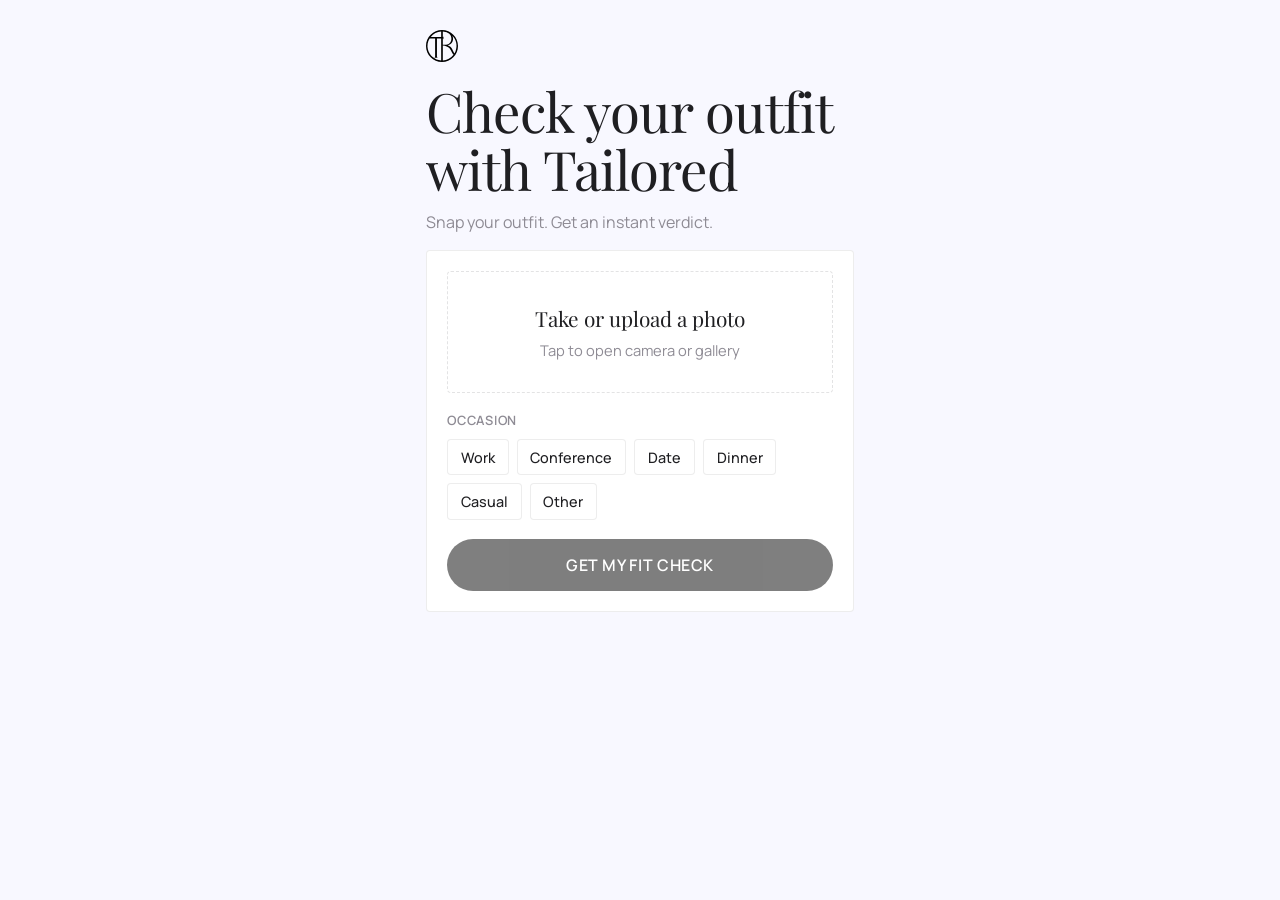
==== static/index.html @ e311275d "Added android waitlist and improved UI to be Tailored brand consistent" ====
<!doctype html>
<html lang="en">
  <head>
    <meta charset="UTF-8" />
    <meta name="viewport" content="width=device-width, initial-scale=1.0" />
    <title>Tailored | Free AI Fit Check</title>
    <link rel="stylesheet" href="/static/styles.css" />
  </head>
  <body class="capture-page">
    <main class="app-shell">
      <header class="top-brand">
        <div class="logo-wrap" aria-label="Tailored">
          <img
            id="brand-logo"
            src="/static/assets/tailored-logo.svg"
            alt="Tailored"
          />
          <span id="logo-fallback" class="logo-fallback hidden">Tailored</span>
        </div>
      </header>

      <section class="hero-copy">
        <h1>Check your outfit with Tailored</h1>
        <p>Snap your outfit. Get an instant verdict.</p>
      </section>

      <section class="capture-card">
        <form id="fit-check-form" novalidate>
          <input
            id="photo"
            name="image"
            type="file"
            accept="image/jpeg,image/png,image/webp"
            class="visually-hidden"
          />
          <input
            id="photo-camera"
            type="file"
            accept="image/jpeg,image/png,image/webp"
            capture="environment"
            class="visually-hidden"
          />
          <label id="upload-card" class="upload-card" role="button" tabindex="0">
            <img id="upload-preview" class="upload-preview" alt="Selected outfit" />
            <div class="upload-placeholder">
              <span class="upload-title">Take or upload a photo</span>
              <span id="upload-subtext" class="upload-subtext">Tap to open camera or gallery</span>
            </div>
            <div class="upload-change-hint">Tap to change</div>
          </label>

          <div class="occasion-block">
            <p class="field-title">OCCASION</p>
            <div id="occasion-chips" class="chip-row" role="radiogroup" aria-label="Occasion">
              <button type="button" class="chip" data-value="Work" role="radio" aria-checked="false">Work</button>
              <button type="button" class="chip" data-value="Conference" role="radio" aria-checked="false">Conference</button>
              <button type="button" class="chip" data-value="Date" role="radio" aria-checked="false">Date</button>
              <button type="button" class="chip" data-value="Dinner" role="radio" aria-checked="false">Dinner</button>
              <button type="button" class="chip" data-value="Casual" role="radio" aria-checked="false">Casual</button>
              <button type="button" class="chip" data-value="Other" role="radio" aria-checked="false">Other</button>
            </div>
            <input type="hidden" id="occasion-input" name="occasion" value="" />
          </div>

          <button id="submit-button" type="submit" class="primary-btn" disabled>GET MY FIT CHECK</button>
          <p id="error" class="status error hidden" role="alert"></p>
        </form>
      </section>
    </main>

    <div id="photo-picker-overlay" class="photo-picker-overlay hidden" role="dialog" aria-modal="true" aria-label="Choose photo source">
      <div class="photo-picker-sheet">
        <p class="photo-picker-title">Add photo</p>
        <button type="button" id="picker-camera" class="photo-picker-option">
          <svg xmlns="http://www.w3.org/2000/svg" width="22" height="22" viewBox="0 0 24 24" fill="none" stroke="currentColor" stroke-width="1.8" stroke-linecap="round" stroke-linejoin="round" aria-hidden="true"><path d="M23 19a2 2 0 0 1-2 2H3a2 2 0 0 1-2-2V8a2 2 0 0 1 2-2h4l2-3h6l2 3h4a2 2 0 0 1 2 2z"/><circle cx="12" cy="13" r="4"/></svg>
          Take a photo
        </button>
        <button type="button" id="picker-gallery" class="photo-picker-option">
          <svg xmlns="http://www.w3.org/2000/svg" width="22" height="22" viewBox="0 0 24 24" fill="none" stroke="currentColor" stroke-width="1.8" stroke-linecap="round" stroke-linejoin="round" aria-hidden="true"><rect x="3" y="3" width="18" height="18" rx="2"/><circle cx="8.5" cy="8.5" r="1.5"/><polyline points="21 15 16 10 5 21"/></svg>
          Upload from gallery
        </button>
      </div>
    </div>

    <section id="processing-state" class="processing-state hidden" aria-live="polite" aria-busy="true">
      <div class="processing-card">
        <div class="pulse-dot" aria-hidden="true"></div>
        <h2>Checking your fit...</h2>
        <p>Looking at style, colour, and overall polish</p>
      </div>
    </section>

    <script src="/static/app.js"></script>
  </body>
</html>
---- static/styles.css ----
@import url("https://fonts.googleapis.com/css2?family=Manrope:wght@400;500;600;700&family=Playfair+Display:wght@400;500;600&display=swap");

:root {
  --page-bg: #f8f8ff;
  --surface: #ffffff;
  --text: #1f1f22;
  --black: #000000;
  --muted: #8e8b94;
  --button: #000000;
  --button-text: #ffffff;
  --brand-accent: #d0b98c;
  --occasion-selected: #d0b98c;
  --border: rgba(31, 31, 34, 0.08);
  --border-soft: rgba(31, 31, 34, 0.08);
  --border-strong: rgba(31, 31, 34, 0.12);
  --font-serif: "Playfair Display", serif;
  --font-sans: "Manrope", system-ui, -apple-system, BlinkMacSystemFont, "Segoe UI", sans-serif;
  --radius-card: 4px;
  --radius-panel: 2px;
  --radius-input: 4px;
  --radius-button: 4px;
  --radius-image: 4px;
  --danger: #a93a3a;
}

* {
  box-sizing: border-box;
}

html,
body {
  background: var(--page-bg);
}

body {
  margin: 0;
  min-height: 100vh;
  font-family: var(--font-sans);
  color: var(--text);
}

body.modal-open {
  overflow: hidden;
}

h1,
h2,
h3,
p {
  margin: 0;
}

.app-shell {
  width: min(100%, 460px);
  margin: 0 auto;
  padding: 1.1rem 1rem 2rem;
}

.top-brand {
  display: grid;
  justify-items: start;
  gap: 0.4rem;
  margin-top: 0.4rem;
}

.brand-header {
  display: flex;
  align-items: center;
  gap: 0.55rem;
}

.logo-wrap {
  min-height: 28px;
  display: flex;
  align-items: center;
  justify-content: center;
}

.logo-wrap img {
  display: block;
  width: auto;
  object-fit: contain;
}

.capture-page .logo-wrap img {
  height: 32px;
}

.result-page .logo-wrap img {
  height: 26px;
}

.logo-fallback {
  font-family: var(--font-serif);
  font-size: 1.2rem;
  font-weight: 600;
  letter-spacing: 0.02em;
}

.brand-wordmark {
  font-family: var(--font-serif);
  font-size: 16px;
  font-weight: 400;
  letter-spacing: 0.02em;
}

.hero-copy {
  margin-top: 1.25rem;
}

.hero-copy h1 {
  font-family: var(--font-serif);
  font-weight: 400;
  font-size: clamp(2.2rem, 6vw, 3.4rem);
  line-height: 1.06;
  letter-spacing: -0.02em;
}

.hero-copy p {
  margin-top: 0.8rem;
  color: var(--muted);
  font-size: 1rem;
  font-family: var(--font-sans);
}

.capture-card,
.result-card,
.lead-card {
  margin-top: 1.1rem;
  background: var(--surface);
  border: 1px solid var(--border);
  border-radius: var(--radius-card);
  box-shadow: none;
  padding: 1rem;
}

.result-page .result-card,
.result-page .download-card,
.result-page .lead-card {
  margin-top: 0.75rem;
}

.visually-hidden {
  position: absolute;
  width: 1px;
  height: 1px;
  padding: 0;
  margin: -1px;
  overflow: hidden;
  clip: rect(0, 0, 0, 0);
  border: 0;
}

.upload-card {
  display: block;
  width: 100%;
  border: 1px dashed var(--border-strong);
  border-radius: var(--radius-card);
  background: var(--surface);
  padding: 2rem 1.1rem;
  cursor: pointer;
  text-align: center;
  position: relative;
  overflow: hidden;
}

.upload-preview {
  display: none;
  width: 100%;
  height: 280px;
  object-fit: cover;
  object-position: center top;
  border-radius: var(--radius-image);
}

.upload-change-hint {
  display: none;
  position: absolute;
  bottom: 0;
  left: 0;
  right: 0;
  padding: 0.6rem;
  background: linear-gradient(to top, rgba(0, 0, 0, 0.5), transparent);
  color: #fff;
  font-size: 0.78rem;
  font-weight: 500;
  letter-spacing: 0.04em;
  text-align: center;
}

.upload-card.has-preview {
  padding: 0;
  border-style: solid;
  border-color: var(--border);
}

.upload-card.has-preview .upload-preview {
  display: block;
}

.upload-card.has-preview .upload-placeholder {
  display: none;
}

.upload-card.has-preview .upload-change-hint {
  display: block;
}

.upload-title {
  display: block;
  font-family: var(--font-serif);
  font-weight: 400;
  font-size: 1.3rem;
}

.upload-subtext {
  display: block;
  margin-top: 0.5rem;
  color: var(--muted);
  font-size: 0.92rem;
  font-family: var(--font-sans);
}

.occasion-block {
  margin-top: 1.1rem;
}

.field-title {
  font-size: 0.8rem;
  text-transform: uppercase;
  letter-spacing: 0.06em;
  color: var(--muted);
  font-family: var(--font-sans);
  font-weight: 600;
}

.chip-row {
  margin-top: 0.65rem;
  display: flex;
  flex-wrap: wrap;
  gap: 0.5rem;
}

.chip {
  border: 1px solid var(--border);
  border-radius: var(--radius-button);
  background: var(--surface);
  color: var(--text);
  padding: 0.48rem 0.8rem;
  font-size: 0.9rem;
  font-weight: 500;
  font-family: var(--font-sans);
}

.chip.active {
  border-color: var(--border-strong);
  background: var(--occasion-selected);
  color: var(--text);
}

.primary-btn,
.secondary-btn,
.text-link {
  display: block;
  width: 100%;
  border-radius: var(--radius-button);
  text-align: center;
  text-decoration: none;
  font-size: 1rem;
  font-weight: 600;
  font-family: var(--font-sans);
  box-sizing: border-box;
}

.primary-btn,
.secondary-btn {
  border: 0;
  padding: 0.95rem 1rem;
}

.primary-btn {
  margin-top: 1.2rem;
  background: var(--button);
  color: var(--button-text);
}

#submit-button {
  border-radius: 32px;
  text-transform: uppercase;
  letter-spacing: 0.04em;
}

.primary-btn:disabled {
  opacity: 0.5;
}

.secondary-btn {
  margin-top: 0.7rem;
  background: var(--surface);
  border: 1px solid var(--border);
  color: var(--text);
}

.text-link {
  display: inline-block;
  margin-top: 0.9rem;
  color: var(--muted);
  border: 0;
  background: transparent;
}

.status {
  margin-top: 0.75rem;
  font-size: 0.9rem;
  font-family: var(--font-sans);
}

.error {
  color: var(--danger);
}

.processing-state {
  position: fixed;
  inset: 0;
  background: rgba(248, 248, 255, 0.92);
  display: grid;
  align-items: center;
  justify-items: center;
  padding: 1rem;
  z-index: 20;
}

.modal-overlay {
  position: fixed;
  inset: 0;
  display: grid;
  align-items: center;
  justify-items: center;
  padding: 1rem;
  background: rgba(31, 31, 34, 0.12);
  backdrop-filter: blur(10px);
  z-index: 30;
}

.modal-card {
  width: min(100%, 360px);
  background: var(--surface);
  border: 1px solid rgba(31, 31, 34, 0.08);
  border-radius: var(--radius-card);
  box-shadow: none;
  padding: 1.35rem 1.1rem 1.1rem;
}

.modal-title {
  font-family: "Playfair Display", serif;
  font-size: 1.45rem;
  letter-spacing: -0.02em;
}

.modal-body {
  margin-top: 0.55rem;
  color: var(--muted);
  font-size: 0.95rem;
  line-height: 1.5;
}

.modal-button {
  margin-top: 1rem;
}

.photo-picker-overlay {
  position: fixed;
  inset: 0;
  background: rgba(0, 0, 0, 0.45);
  z-index: 30;
  display: flex;
  align-items: center;
  justify-content: center;
}

.photo-picker-overlay.hidden {
  display: none;
}

.photo-picker-sheet {
  width: auto;
  min-width: 220px;
  background: var(--surface);
  border: 1px solid var(--border);
  border-radius: var(--radius-card);
  padding: 0.75rem 0.5rem 0.75rem;
}

.photo-picker-title {
  font-size: 0.7rem;
  font-weight: 600;
  text-transform: uppercase;
  letter-spacing: 0.1em;
  color: var(--muted);
  text-align: center;
  padding: 0.25rem 0 0.75rem;
  font-family: var(--font-sans);
}

.photo-picker-option {
  display: flex;
  align-items: center;
  gap: 0.85rem;
  width: 100%;
  padding: 0.85rem 1rem;
  background: none;
  border: none;
  border-radius: var(--radius-panel);
  font-size: 1rem;
  font-weight: 500;
  color: var(--text);
  cursor: pointer;
  text-align: left;
  transition: background 0.12s;
  font-family: var(--font-sans);
}

.photo-picker-option:active {
  background: var(--border-soft);
}

.processing-card {
  width: min(100%, 390px);
  background: var(--surface);
  border: 1px solid var(--border);
  border-radius: var(--radius-card);
  padding: 1.5rem;
  text-align: center;
}

.processing-card h2 {
  margin-top: 0.65rem;
  font-family: var(--font-serif);
  font-weight: 400;
  font-size: 1.8rem;
}

.processing-card p {
  margin-top: 0.55rem;
  color: var(--muted);
  font-family: var(--font-sans);
}

.pulse-dot {
  margin: 0 auto;
  width: 13px;
  height: 13px;
  border-radius: 50%;
  background: var(--button);
  box-shadow: 0 0 0 0 rgba(38, 38, 43, 0.4);
  animation: pulse 1.5s infinite;
}

.hero-image {
  position: relative;
  overflow: hidden;
  border-radius: var(--radius-image);
  background: var(--surface);
  border: 1px solid var(--border);
  width: 100%;
  max-width: 430px;
  height: clamp(300px, 48vh, 420px);
  margin: 0.6rem auto 0;
}

.hero-image img {
  width: 100%;
  height: 100%;
  object-fit: cover;
  object-position: center top;
}

.hero-image::after {
  content: "";
  position: absolute;
  inset: 0;
  background: linear-gradient(to top, rgba(24, 24, 27, 0.5) 0%, rgba(24, 24, 27, 0.08) 60%);
}

.look-label {
  position: absolute;
  left: 1rem;
  bottom: 1rem;
  z-index: 1;
  color: #ffffff;
  font-family: var(--font-serif);
  font-size: 1.3rem;
  font-weight: 400;
}

.result-page {
  background: var(--page-bg);
}

.result-page .top-brand {
  gap: 0;
}

.result-page .app-shell,
.capture-page .app-shell {
  background: transparent;
}

.score-label,
.score-value,
.subscore-value,
.subscore-label,
.result-section-title,
.result-bullet,
.download-subcopy,
.android-back-btn,
.android-heading,
.android-subcopy,
.lead-subcopy,
.lead-message,
.lead-input,
.lead-consent-text,
.lead-submit-btn,
.lead-success-heading,
.lead-success-sub,
.lead-success-note {
  font-family: var(--font-sans);
}

.score-value {
  font-size: 2rem;
  font-weight: 600;
}

.subscore-value {
  font-size: 1.5rem;
  font-weight: 600;
}

.download-heading,
.lead-heading {
  font-family: var(--font-serif);
  font-weight: 400;
}

.download-subcopy {
  margin-top: 0.45rem;
  max-width: 26rem;
  font-size: 0.95rem;
  color: var(--muted);
  line-height: 1.5;
}

.result-card {
  background: var(--surface);
  border-radius: var(--radius-card);
  border: 1px solid var(--border-soft);
  box-shadow: none;
  padding: 1.15rem 1rem 1rem;
}

.score-row {
  display: flex;
  align-items: baseline;
  justify-content: space-between;
  gap: 0.75rem;
}

.score-label {
  color: var(--muted);
  font-size: 0.82rem;
  text-transform: uppercase;
  letter-spacing: 0.09em;
}

.score-value {
  font-family: var(--font-serif);
  font-size: 1.75rem;
  font-weight: 400;
  line-height: 1;
  letter-spacing: -0.02em;
}

.score-track {
  margin-top: 0.65rem;
  width: calc(100% + 0.45rem);
  margin-right: -0.45rem;
  height: 5px;
  border-radius: var(--radius-panel);
  background: var(--border-soft);
  overflow: hidden;
}

.score-fill {
  height: 100%;
  border-radius: var(--radius-panel);
  background: var(--black);
}

.score-fill[data-score-state="low"] {
  background: #b66a6a;
}

.score-fill[data-score-state="medium"] {
  background: var(--brand-accent);
}

.score-fill[data-score-state="high"] {
  background: #9fa58c;
}

.subscores {
  margin-top: 1.05rem;
  display: grid;
  grid-template-columns: repeat(3, minmax(0, 1fr));
  gap: 0.8rem;
}

.subscore {
  text-align: center;
  padding: 0.1rem 0;
  --score-color: #9fa58c;
  --score-percent: 80%;
}

.subscore[data-score-state="low"] {
  --score-color: #b66a6a;
}

.subscore[data-score-state="medium"] {
  --score-color: var(--brand-accent);
}

.subscore[data-score-state="high"] {
  --score-color: #9fa58c;
}

.subscore-ring {
  width: 78px;
  height: 78px;
  margin: 0 auto;
  border-radius: 50%;
  background:
    conic-gradient(var(--score-color) var(--score-percent), rgba(31, 31, 34, 0.08) 0);
  display: grid;
  place-items: center;
}

.subscore-ring-inner {
  width: 62px;
  height: 62px;
  border-radius: 50%;
  background: var(--surface);
  display: grid;
  place-items: center;
}

.subscore-value {
  font-family: var(--font-serif);
  font-size: 1.05rem;
  font-weight: 400;
  line-height: 1.05;
  letter-spacing: -0.02em;
}

.subscore-label {
  margin-top: 0.45rem;
  font-size: 0.82rem;
  font-weight: 500;
  color: var(--muted);
  letter-spacing: 0.01em;
}

.result-section-title {
  margin-top: 1.3rem;
  font-size: 0.9rem;
  text-transform: uppercase;
  letter-spacing: 0.12em;
  font-weight: 600;
  color: var(--muted);
}

.result-bullets {
  margin-top: 0.65rem;
  display: grid;
  gap: 0.7rem;
}

.result-bullet {
  display: grid;
  grid-template-columns: 28px minmax(0, 1fr);
  align-items: start;
  gap: 0.85rem;
  border: 1px solid var(--border-soft);
  border-radius: var(--radius-card);
  background: var(--surface);
  padding: 0.85rem 0.8rem;
  font-size: 0.97rem;
  line-height: 1.42;
  color: var(--text);
}

.result-bullet-marker {
  display: inline-grid;
  width: 28px;
  height: 28px;
  place-items: center;
  border-radius: 50%;
  background: var(--text);
  color: #ffffff;
  font-size: 0.82rem;
  font-weight: 600;
  line-height: 1;
}

.result-bullet-text {
  display: block;
  padding-top: 0.1rem;
}

.download-card {
  background: var(--surface);
  border: 1px solid var(--border);
  border-radius: var(--radius-card);
  padding: 1.2rem 1rem 1.1rem;
}

.download-heading {
  font-family: var(--font-serif);
  font-size: 2rem;
  font-weight: 400;
  color: var(--text);
  letter-spacing: -0.02em;
  line-height: 1.1;
}

.badge-row {
  display: flex;
  align-items: center;
  justify-content: center;
  gap: 1rem;
  margin-top: 1.3rem;
}

.app-store-btn {
  display: inline-flex;
  align-items: center;
  background: none;
  border: 1px solid var(--border);
  border-radius: var(--radius-button);
  padding: 0;
  cursor: pointer;
  text-decoration: none;
  touch-action: manipulation;
  -webkit-tap-highlight-color: transparent;
}

.app-store-badge {
  display: block;
  height: 48px;
  width: auto;
}

/* Android waitlist overlay */
.android-overlay {
  position: fixed;
  inset: 0;
  background: var(--page-bg);
  z-index: 40;
  overflow-y: auto;
  -webkit-overflow-scrolling: touch;
}

.android-overlay.hidden {
  display: none;
}

.android-overlay-inner {
  max-width: 430px;
  margin: 0 auto;
  padding: 1rem 1.25rem 3rem;
}

.android-back-btn {
  display: inline-flex;
  align-items: center;
  gap: 0.3rem;
  background: none;
  border: none;
  padding: 0.5rem 0;
  font-size: 0.92rem;
  font-weight: 500;
  color: var(--muted);
  cursor: pointer;
}

.android-hero {
  margin-top: 2rem;
  text-align: center;
}

.android-hero-badge {
  height: 60px;
  width: auto;
}

.android-heading {
  font-size: 2.2rem;
  font-weight: 600;
  color: var(--text);
  letter-spacing: -0.02em;
  line-height: 1.1;
  margin-top: 1.5rem;
}

.android-subcopy {
  margin-top: 0.6rem;
  font-size: 0.95rem;
  color: var(--muted);
  line-height: 1.55;
}

.android-form-card {
  margin-top: 2rem;
  background: var(--surface);
  border: 1px solid var(--border);
  border-radius: var(--radius-card);
  padding: 1.35rem 1.1rem 1.25rem;
}

.lead-heading {
  font-size: 1.2rem;
  font-weight: 400;
  letter-spacing: -0.01em;
}

.lead-subcopy {
  margin-top: 0.35rem;
  font-size: 0.875rem;
  color: var(--muted);
  line-height: 1.5;
}

.lead-message {
  margin-top: 0.7rem;
  font-size: 0.875rem;
  line-height: 1.4;
}

.lead-message.error {
  color: var(--danger);
}

.lead-message.success {
  color: var(--text);
}

.lead-input {
  display: block;
  width: 100%;
  margin-top: 0.85rem;
  padding: 0.72rem 0.9rem;
  border: 1px solid var(--border-strong);
  border-radius: var(--radius-input);
  background: var(--surface);
  font-family: inherit;
  font-size: 0.95rem;
  color: var(--text);
  outline: none;
  box-sizing: border-box;
}

.lead-input:focus {
  border-color: var(--black);
}

.lead-input:disabled {
  opacity: 0.6;
  background: var(--page-bg);
}

.lead-consent {
  display: flex;
  gap: 0.6rem;
  align-items: flex-start;
  margin-top: 0.75rem;
  cursor: pointer;
}

.lead-checkbox {
  margin-top: 0.18rem;
  flex-shrink: 0;
  width: 15px;
  height: 15px;
  cursor: pointer;
  accent-color: var(--button);
}

.lead-checkbox:disabled {
  cursor: not-allowed;
}

.lead-consent-text {
  font-size: 0.82rem;
  color: var(--muted);
  line-height: 1.45;
}

.lead-submit-btn {
  display: block;
  width: 100%;
  margin-top: 0.85rem;
  padding: 0.88rem 1rem;
  border: 0;
  border-radius: var(--radius-button);
  background: var(--button);
  color: var(--button-text);
  font-family: inherit;
  font-size: 0.95rem;
  font-weight: 600;
  cursor: pointer;
  box-sizing: border-box;
}

.lead-submit-btn:disabled {
  opacity: 0.5;
  cursor: not-allowed;
}

.lead-success {
  padding: 0.25rem 0;
}

.result-page .lead-card {
  border-radius: var(--radius-card);
  box-shadow: none;
}

.lead-success-heading {
  font-size: 1.15rem;
  font-weight: 600;
  color: var(--text);
  letter-spacing: -0.01em;
}

.lead-success-sub {
  margin-top: 0.3rem;
  font-size: 0.92rem;
  color: var(--text);
}

.lead-success-note {
  margin-top: 0.5rem;
  font-size: 0.82rem;
  color: var(--muted);
  line-height: 1.45;
}

.hidden {
  display: none;
}

@keyframes pulse {
  0% {
    box-shadow: 0 0 0 0 rgba(38, 38, 43, 0.45);
  }
  70% {
    box-shadow: 0 0 0 14px rgba(38, 38, 43, 0);
  }
  100% {
    box-shadow: 0 0 0 0 rgba(38, 38, 43, 0);
  }
}

@media (min-width: 700px) {
  .app-shell {
    padding-top: 1.5rem;
  }

  .capture-card,
  .result-card,
  .lead-card {
    padding: 1.25rem;
  }

  .download-card {
    padding: 1.75rem 1.5rem;
  }
}
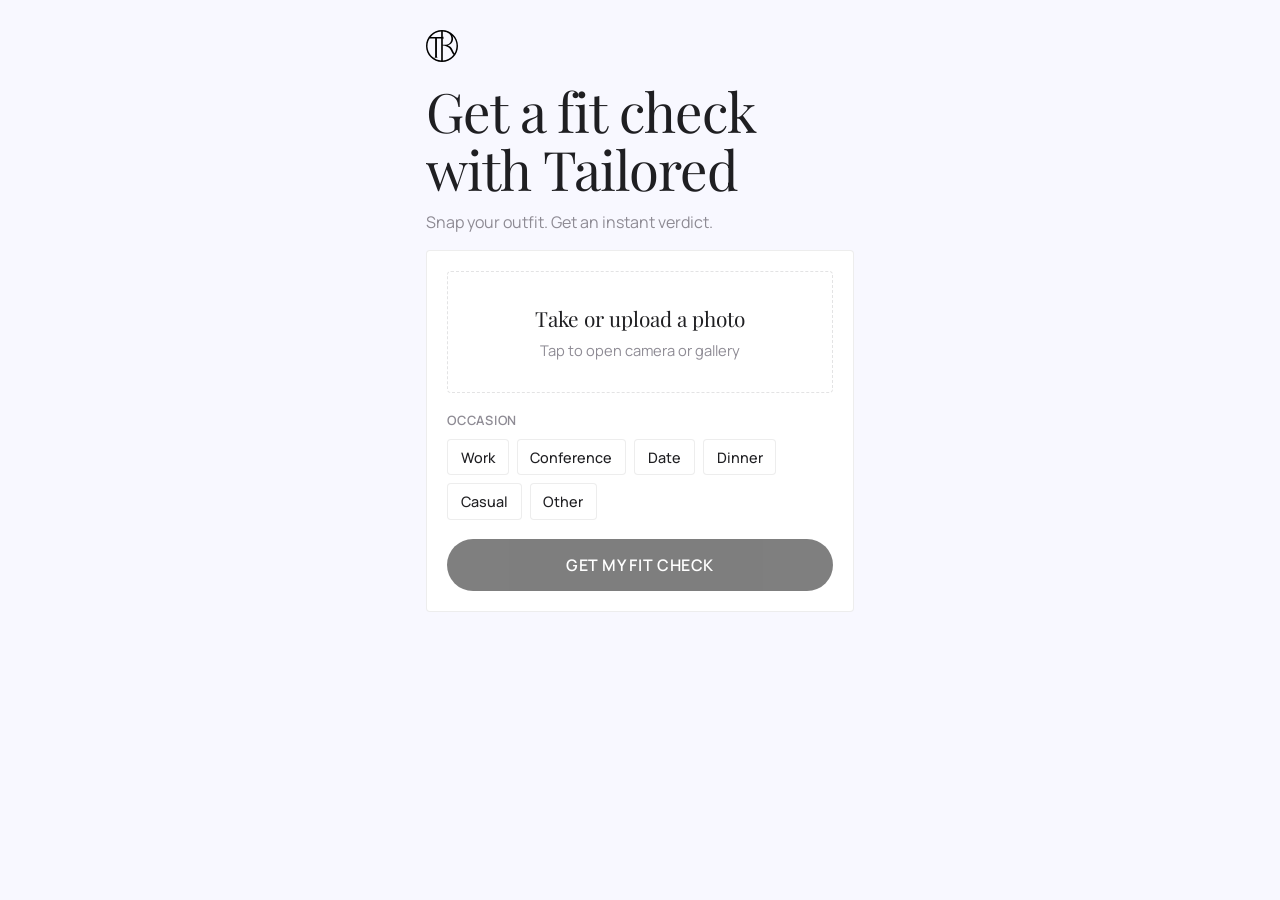
==== commit eeeb2346: "fixed url and heading" ====
--- a/static/index.html
+++ b/static/index.html
@@ -20,7 +20,7 @@
       </header>
 
       <section class="hero-copy">
-        <h1>Check your outfit with Tailored</h1>
+        <h1>Get a fit check with Tailored</h1>
         <p>Snap your outfit. Get an instant verdict.</p>
       </section>
 
@@ -30,13 +30,13 @@
             id="photo"
             name="image"
             type="file"
-            accept="image/jpeg,image/png,image/webp"
+            accept="image/*"
             class="visually-hidden"
           />
           <input
             id="photo-camera"
             type="file"
-            accept="image/jpeg,image/png,image/webp"
+            accept="image/*"
             capture="environment"
             class="visually-hidden"
           />
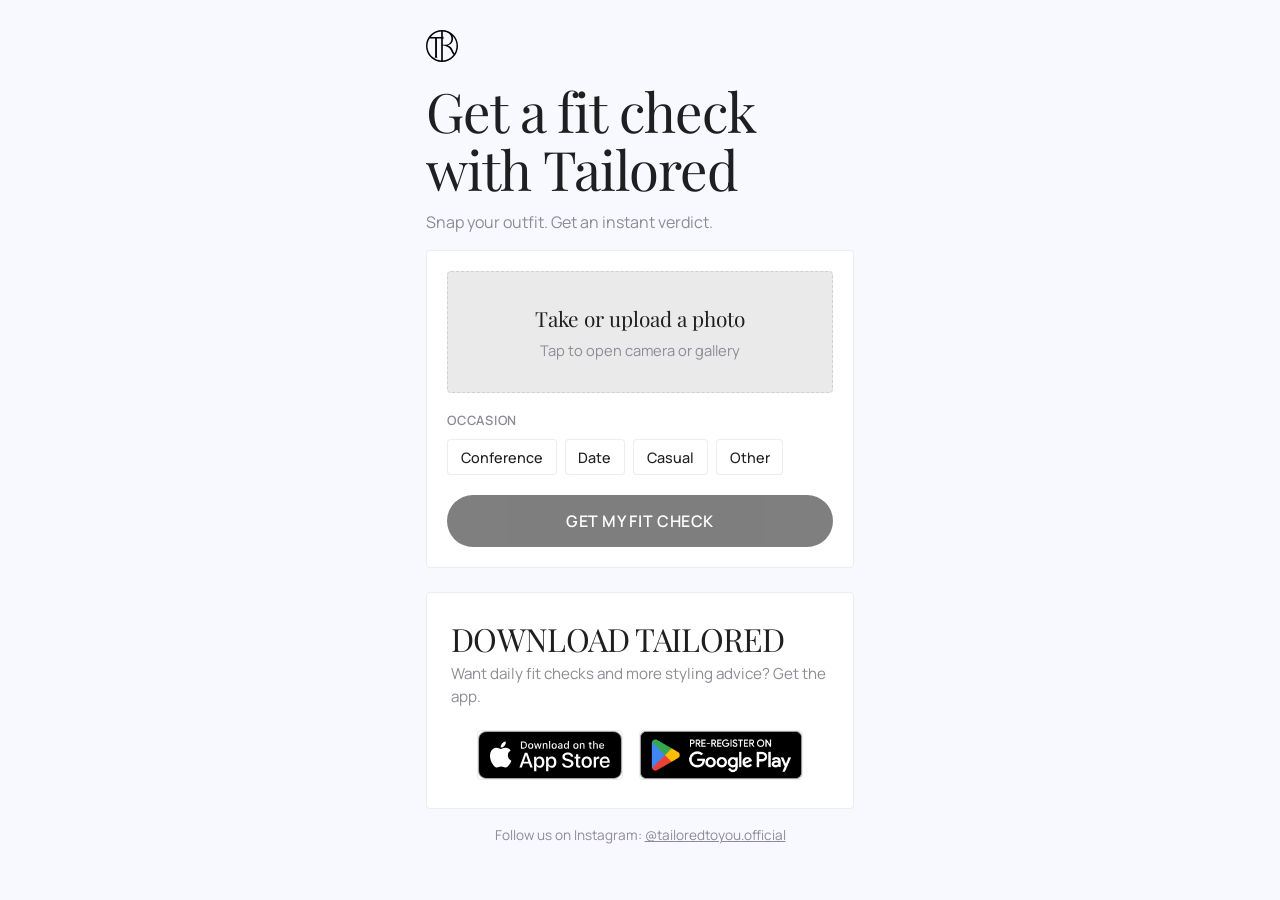
==== commit f39ee398: "Rearanges CTA and added instagram" ====
--- a/static/index.html
+++ b/static/index.html
@@ -52,10 +52,8 @@
           <div class="occasion-block">
             <p class="field-title">OCCASION</p>
             <div id="occasion-chips" class="chip-row" role="radiogroup" aria-label="Occasion">
-              <button type="button" class="chip" data-value="Work" role="radio" aria-checked="false">Work</button>
               <button type="button" class="chip" data-value="Conference" role="radio" aria-checked="false">Conference</button>
               <button type="button" class="chip" data-value="Date" role="radio" aria-checked="false">Date</button>
-              <button type="button" class="chip" data-value="Dinner" role="radio" aria-checked="false">Dinner</button>
               <button type="button" class="chip" data-value="Casual" role="radio" aria-checked="false">Casual</button>
               <button type="button" class="chip" data-value="Other" role="radio" aria-checked="false">Other</button>
             </div>
@@ -66,6 +64,34 @@
           <p id="error" class="status error hidden" role="alert"></p>
         </form>
       </section>
+
+      <section class="download-card">
+        <h2 class="download-heading">DOWNLOAD TAILORED</h2>
+        <p class="download-subcopy">Want daily fit checks and more styling advice? Get the app.</p>
+        <div class="badge-row">
+          <a
+            class="app-store-btn"
+            href="https://go.tailored-to-you.com/ltw_mirror_code"
+            target="_blank"
+            rel="noopener noreferrer"
+          >
+            <img
+              src="/static/assets/Download_on_the_App_Store_Badge_US-UK_RGB_blk_092917.svg"
+              alt="Download on the App Store"
+              class="app-store-badge"
+            />
+          </a>
+          <button type="button" class="app-store-btn">
+            <img
+              src="/static/assets/PreRegisterOnGooglePlay_Badge_Web_color_english.png.png"
+              alt="Pre-register on Google Play"
+              class="app-store-badge"
+            />
+          </button>
+        </div>
+      </section>
+
+      <p class="instagram-link">Follow us on Instagram: <a href="https://www.instagram.com/tailoredtoyou.official/" target="_blank" rel="noopener noreferrer">@tailoredtoyou.official</a></p>
     </main>
 
     <div id="photo-picker-overlay" class="photo-picker-overlay hidden" role="dialog" aria-modal="true" aria-label="Choose photo source">
--- a/static/styles.css
+++ b/static/styles.css
@@ -134,6 +134,10 @@
   padding: 1rem;
 }
 
+.capture-page .download-card {
+  margin-top: 1.5rem;
+}
+
 .result-page .result-card,
 .result-page .download-card,
 .result-page .lead-card {
@@ -156,7 +160,7 @@
   width: 100%;
   border: 1px dashed var(--border-strong);
   border-radius: var(--radius-card);
-  background: var(--surface);
+  background: #EAEAEA;
   padding: 2rem 1.1rem;
   cursor: pointer;
   text-align: center;
@@ -960,6 +964,19 @@
   display: none;
 }
 
+.instagram-link {
+  margin-top: 1.1rem;
+  text-align: center;
+  font-size: 0.85rem;
+  color: var(--muted);
+  font-family: var(--font-sans);
+}
+
+.instagram-link a {
+  color: var(--muted);
+  text-decoration: underline;
+}
+
 @keyframes pulse {
   0% {
     box-shadow: 0 0 0 0 rgba(38, 38, 43, 0.45);
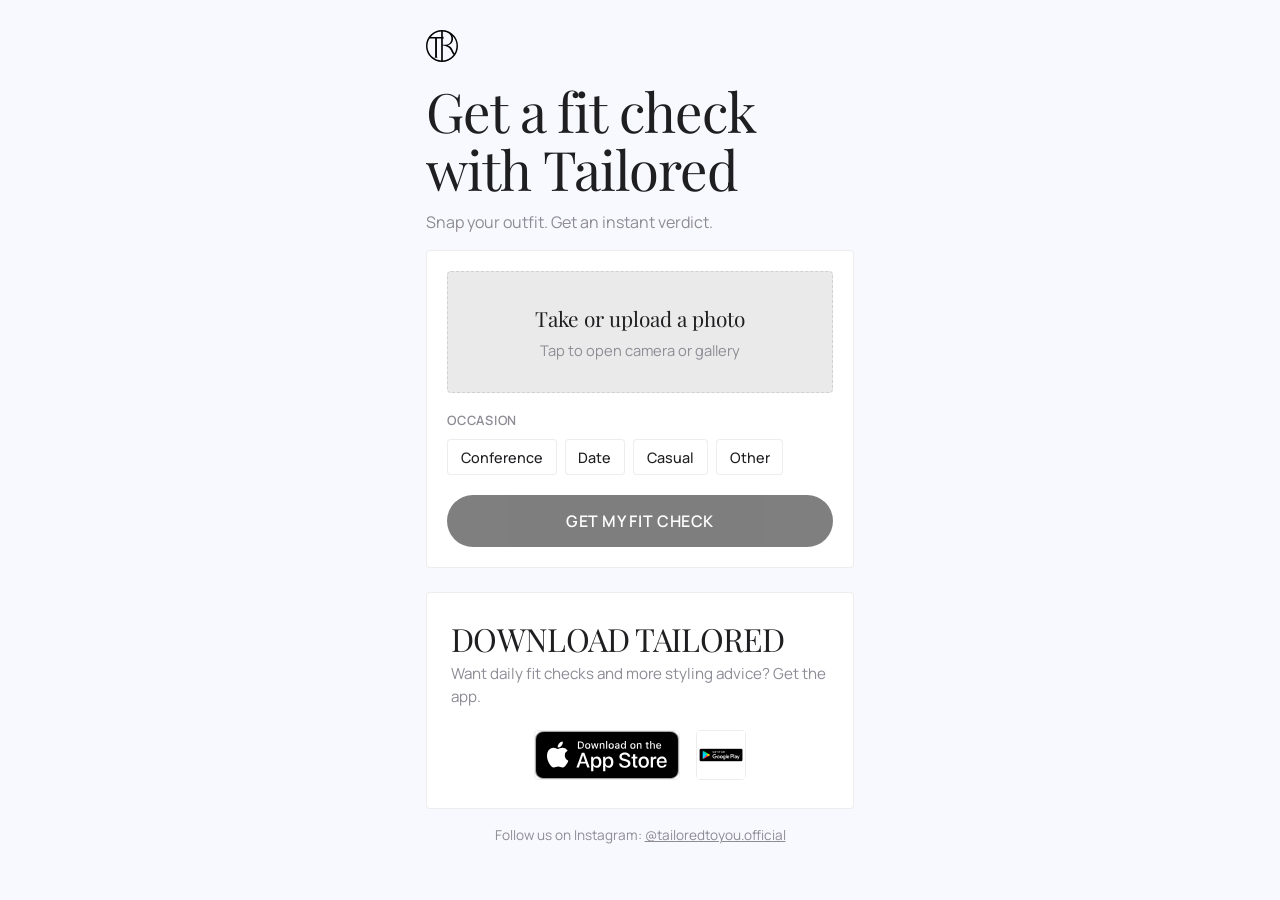
==== commit 60a4348b: "Update: Android waitlist changed to tracked link to Google Play Store app download page" ====
--- a/static/index.html
+++ b/static/index.html
@@ -81,13 +81,19 @@
               class="app-store-badge"
             />
           </a>
-          <button type="button" class="app-store-btn">
+          <a
+            id="google-play-btn"
+            class="app-store-btn"
+            href="https://play.google.com/store/apps/details?id=com.mycompany.tailorednew&utm_source=fitcheck&utm_campaign=fitcheck-london-july"
+            target="_blank"
+            rel="noopener noreferrer"
+          >
             <img
-              src="/static/assets/PreRegisterOnGooglePlay_Badge_Web_color_english.png.png"
-              alt="Pre-register on Google Play"
+              src="/static/assets/get-it-on-google-play-badge-logo-png_seeklogo-290335.png"
+              alt="Get it on Google Play"
               class="app-store-badge"
             />
-          </button>
+          </a>
         </div>
       </section>
 
--- a/static/styles.css
+++ b/static/styles.css
@@ -517,9 +517,6 @@
 .result-section-title,
 .result-bullet,
 .download-subcopy,
-.android-back-btn,
-.android-heading,
-.android-subcopy,
 .lead-subcopy,
 .lead-message,
 .lead-input,
@@ -763,73 +760,6 @@
   display: block;
   height: 48px;
   width: auto;
-}
-
-/* Android waitlist overlay */
-.android-overlay {
-  position: fixed;
-  inset: 0;
-  background: var(--page-bg);
-  z-index: 40;
-  overflow-y: auto;
-  -webkit-overflow-scrolling: touch;
-}
-
-.android-overlay.hidden {
-  display: none;
-}
-
-.android-overlay-inner {
-  max-width: 430px;
-  margin: 0 auto;
-  padding: 1rem 1.25rem 3rem;
-}
-
-.android-back-btn {
-  display: inline-flex;
-  align-items: center;
-  gap: 0.3rem;
-  background: none;
-  border: none;
-  padding: 0.5rem 0;
-  font-size: 0.92rem;
-  font-weight: 500;
-  color: var(--muted);
-  cursor: pointer;
-}
-
-.android-hero {
-  margin-top: 2rem;
-  text-align: center;
-}
-
-.android-hero-badge {
-  height: 60px;
-  width: auto;
-}
-
-.android-heading {
-  font-size: 2.2rem;
-  font-weight: 600;
-  color: var(--text);
-  letter-spacing: -0.02em;
-  line-height: 1.1;
-  margin-top: 1.5rem;
-}
-
-.android-subcopy {
-  margin-top: 0.6rem;
-  font-size: 0.95rem;
-  color: var(--muted);
-  line-height: 1.55;
-}
-
-.android-form-card {
-  margin-top: 2rem;
-  background: var(--surface);
-  border: 1px solid var(--border);
-  border-radius: var(--radius-card);
-  padding: 1.35rem 1.1rem 1.25rem;
 }
 
 .lead-heading {
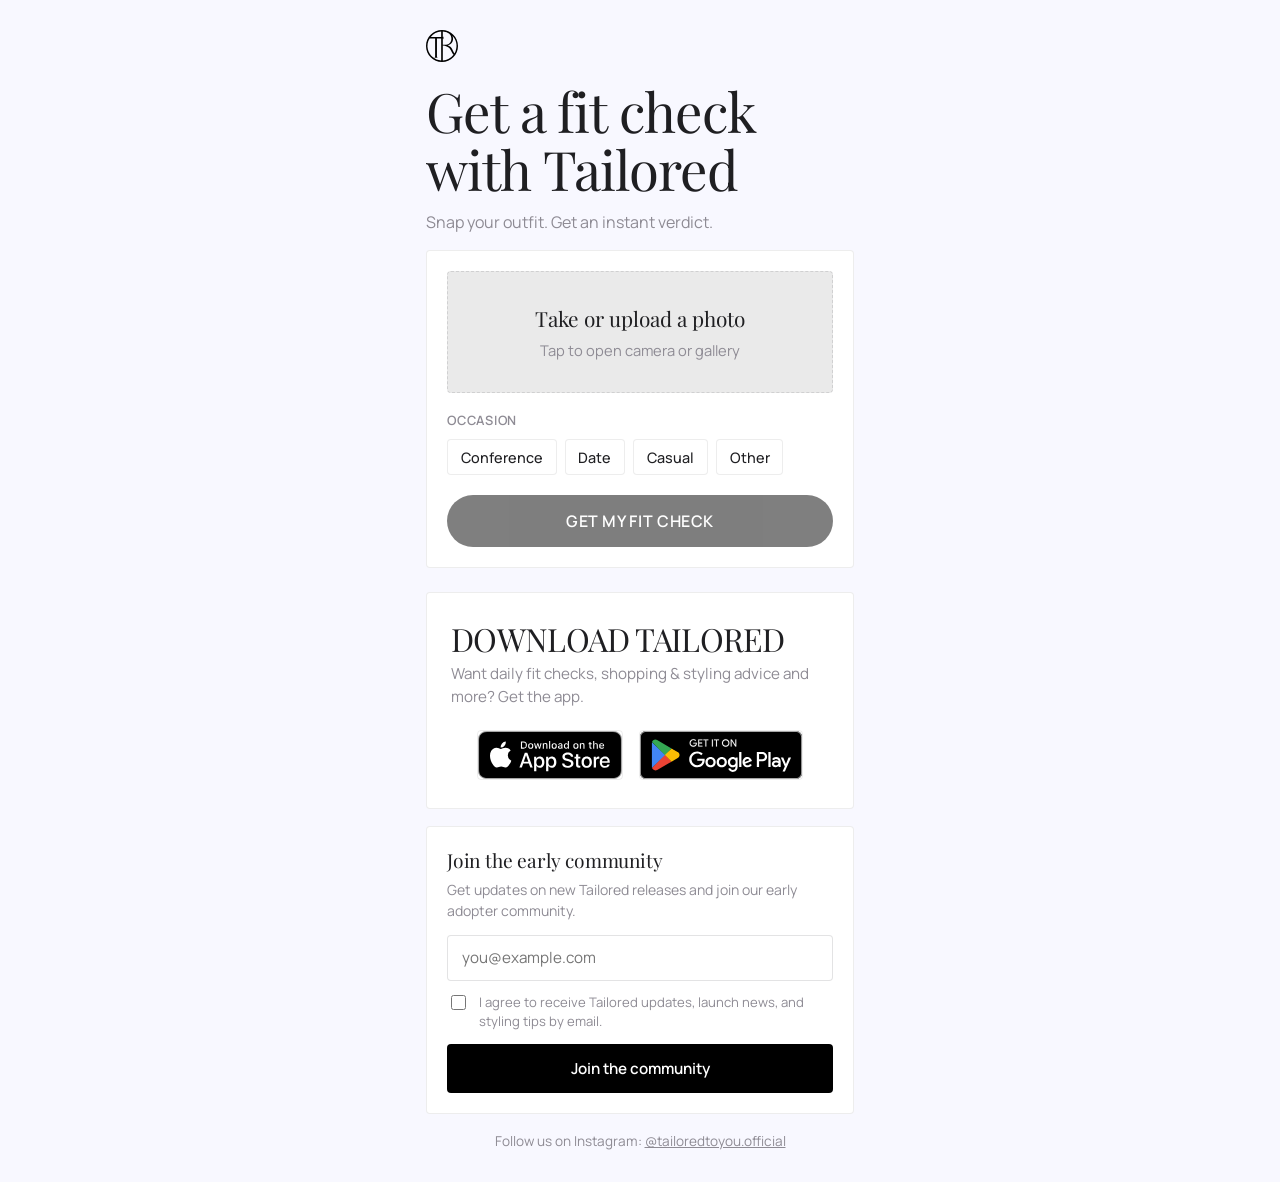
==== commit ad4ebb97: "Improved presentation and messaging" ====
--- a/static/index.html
+++ b/static/index.html
@@ -67,7 +67,7 @@
 
       <section class="download-card">
         <h2 class="download-heading">DOWNLOAD TAILORED</h2>
-        <p class="download-subcopy">Want daily fit checks and more styling advice? Get the app.</p>
+        <p class="download-subcopy">Want daily fit checks, shopping & styling advice and more? Get the app.</p>
         <div class="badge-row">
           <a
             class="app-store-btn"
@@ -89,11 +89,36 @@
             rel="noopener noreferrer"
           >
             <img
-              src="/static/assets/get-it-on-google-play-badge-logo-png_seeklogo-290335.png"
+              src="/static/assets/GetItOnGooglePlay_Badge_Web_color_English.svg"
               alt="Get it on Google Play"
               class="app-store-badge"
             />
           </a>
+        </div>
+      </section>
+
+      <section class="lead-card">
+        <h2 id="lead-heading" class="lead-heading">Join the early community</h2>
+        <p id="lead-subcopy" class="lead-subcopy">Get updates on new Tailored releases and join our early adopter community.</p>
+        <p id="lead-msg" class="lead-message hidden" role="alert"></p>
+        <form id="lead-form" novalidate>
+          <input
+            id="lead-email"
+            type="email"
+            class="lead-input"
+            placeholder="you@example.com"
+            autocomplete="email"
+          />
+          <label class="lead-consent" for="lead-consent-checkbox">
+            <input id="lead-consent-checkbox" type="checkbox" class="lead-checkbox" />
+            <span class="lead-consent-text">I agree to receive Tailored updates, launch news, and styling tips by email.</span>
+          </label>
+          <button id="lead-submit" type="submit" class="lead-submit-btn">Join the community</button>
+        </form>
+        <div id="lead-success" class="lead-success hidden">
+          <p class="lead-success-heading">Thanks for joining.</p>
+          <p class="lead-success-sub">You're on the early Tailored list.</p>
+          <p class="lead-success-note">We'll send you styling notes, launch updates, and early access.</p>
         </div>
       </section>
 
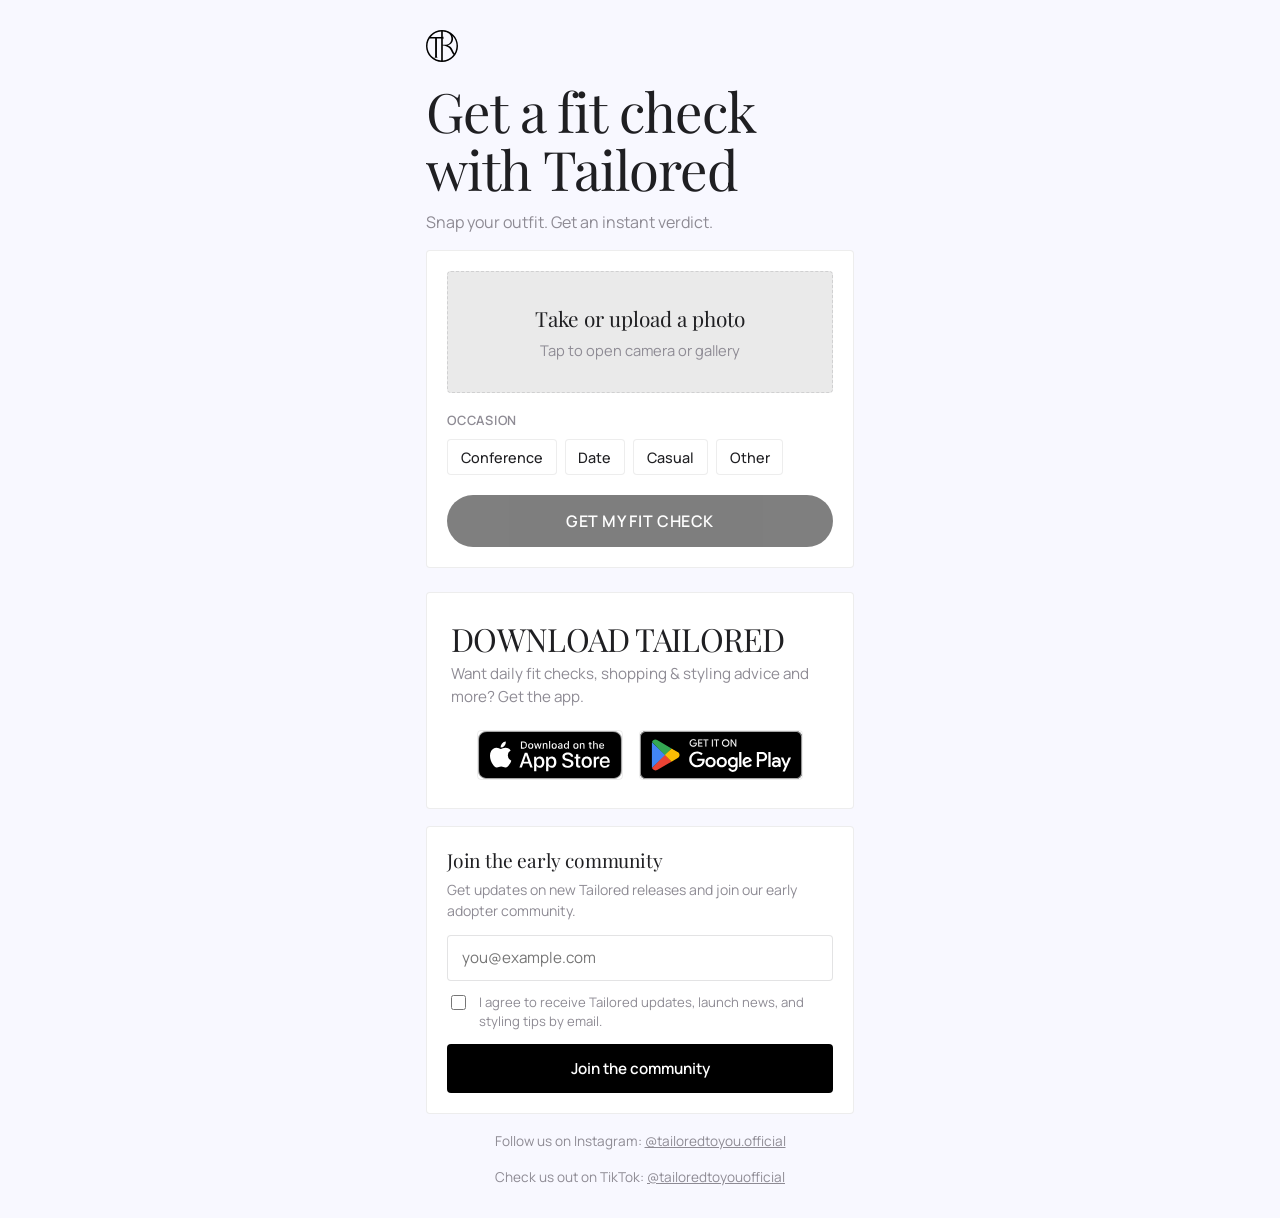
==== commit d7a327ed: "Improved visual and added tiktok link" ====
--- a/static/index.html
+++ b/static/index.html
@@ -4,19 +4,20 @@
     <meta charset="UTF-8" />
     <meta name="viewport" content="width=device-width, initial-scale=1.0" />
     <title>Tailored | Free AI Fit Check</title>
+    <link rel="icon" type="image/svg+xml" href="/static/assets/tailored-logo.svg" />
     <link rel="stylesheet" href="/static/styles.css" />
   </head>
   <body class="capture-page">
     <main class="app-shell">
       <header class="top-brand">
-        <div class="logo-wrap" aria-label="Tailored">
+        <a id="brand-logo-link" class="logo-wrap" aria-label="Tailored" href="https://www.tailored-to-you.com/">
           <img
             id="brand-logo"
             src="/static/assets/tailored-logo.svg"
             alt="Tailored"
           />
           <span id="logo-fallback" class="logo-fallback hidden">Tailored</span>
-        </div>
+        </a>
       </header>
 
       <section class="hero-copy">
@@ -123,6 +124,7 @@
       </section>
 
       <p class="instagram-link">Follow us on Instagram: <a href="https://www.instagram.com/tailoredtoyou.official/" target="_blank" rel="noopener noreferrer">@tailoredtoyou.official</a></p>
+      <p class="instagram-link">Check us out on TikTok: <a href="https://www.tiktok.com/@tailoredtoyouofficial" target="_blank" rel="noopener noreferrer">@tailoredtoyouofficial</a></p>
     </main>
 
     <div id="photo-picker-overlay" class="photo-picker-overlay hidden" role="dialog" aria-modal="true" aria-label="Choose photo source">
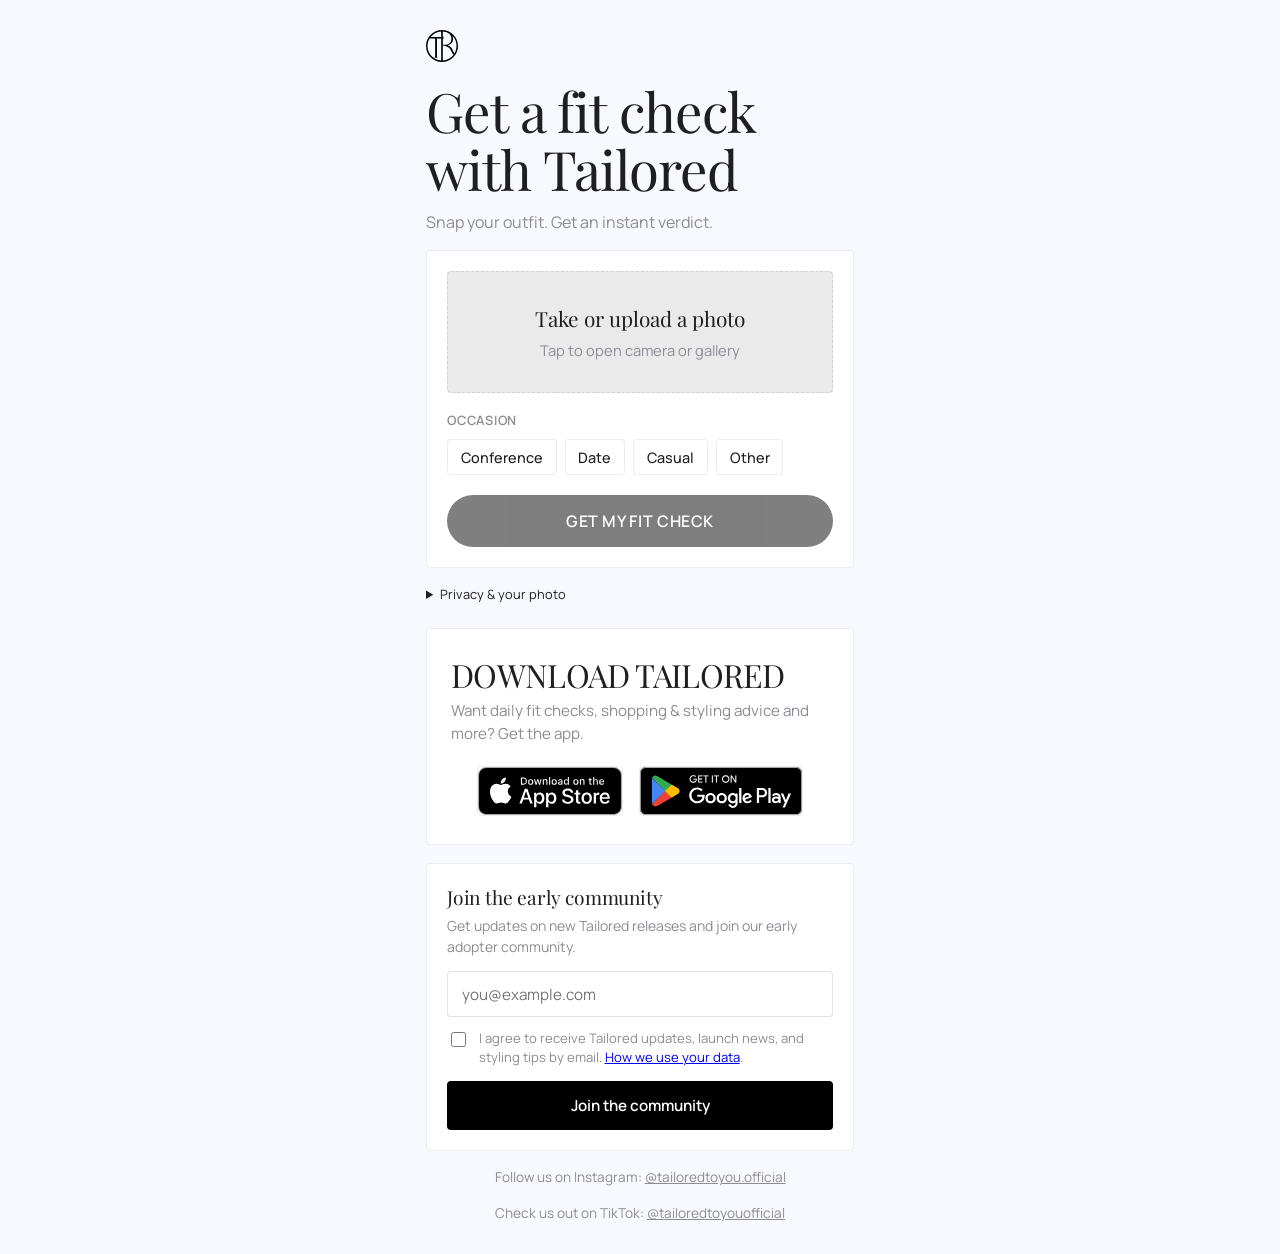
==== commit 5d8cae7e: "feat: rate limits" ====
--- a/static/index.html
+++ b/static/index.html
@@ -66,6 +66,12 @@
         </form>
       </section>
 
+      <details id="privacy-notice" class="privacy-notice">
+        <summary>Privacy &amp; your photo</summary>
+        <p>Your photo is sent to OpenAI for styling feedback. We do not keep a photo library or save photos in our database. Upload handling may use temporary files, and your browser keeps a preview in tab-scoped storage to show your result. OpenAI's data handling is separate from our app's storage.</p>
+        <p>We record campaign interactions and may send them to our Google Sheet. We briefly use your IP address in memory to limit abuse. If you submit your email with consent, we use it for Tailored updates and styling tips. Page fonts load from Google Fonts.</p>
+      </details>
+
       <section class="download-card">
         <h2 class="download-heading">DOWNLOAD TAILORED</h2>
         <p class="download-subcopy">Want daily fit checks, shopping & styling advice and more? Get the app.</p>
@@ -112,7 +118,7 @@
           />
           <label class="lead-consent" for="lead-consent-checkbox">
             <input id="lead-consent-checkbox" type="checkbox" class="lead-checkbox" />
-            <span class="lead-consent-text">I agree to receive Tailored updates, launch news, and styling tips by email.</span>
+            <span class="lead-consent-text">I agree to receive Tailored updates, launch news, and styling tips by email. <a href="#privacy-notice">How we use your data</a>.</span>
           </label>
           <button id="lead-submit" type="submit" class="lead-submit-btn">Join the community</button>
         </form>
--- a/static/styles.css
+++ b/static/styles.css
@@ -43,6 +43,32 @@
   overflow: hidden;
 }
 
+.privacy-notice {
+  margin: 1rem 0;
+  color: var(--text);
+  font-size: 0.8rem;
+  line-height: 1.6;
+}
+
+.privacy-notice summary {
+  cursor: pointer;
+}
+
+.privacy-notice p {
+  margin-top: 0.6rem;
+}
+
+.clear-photo {
+  margin-top: 0.6rem;
+  padding: 0.5rem 0;
+  border: 0;
+  background: transparent;
+  color: inherit;
+  font: inherit;
+  text-decoration: underline;
+  cursor: pointer;
+}
+
 h1,
 h2,
 h3,
